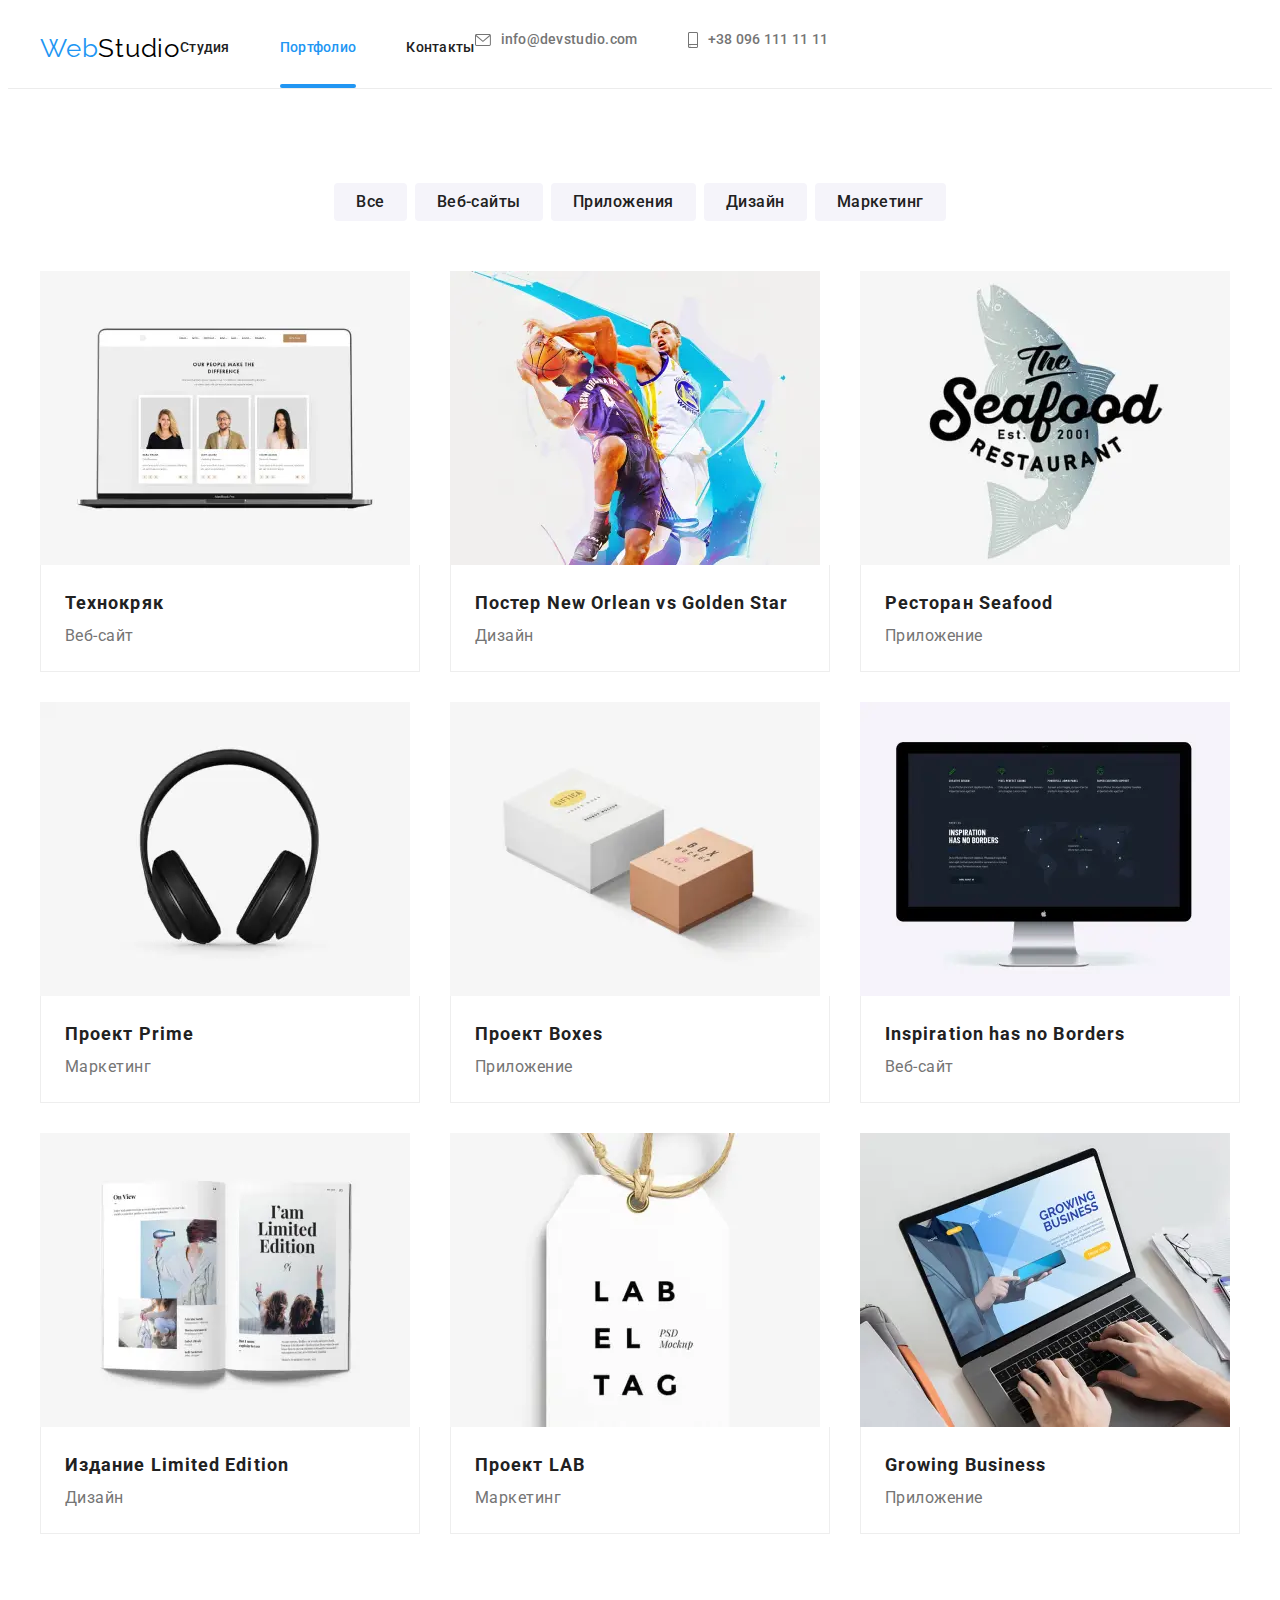
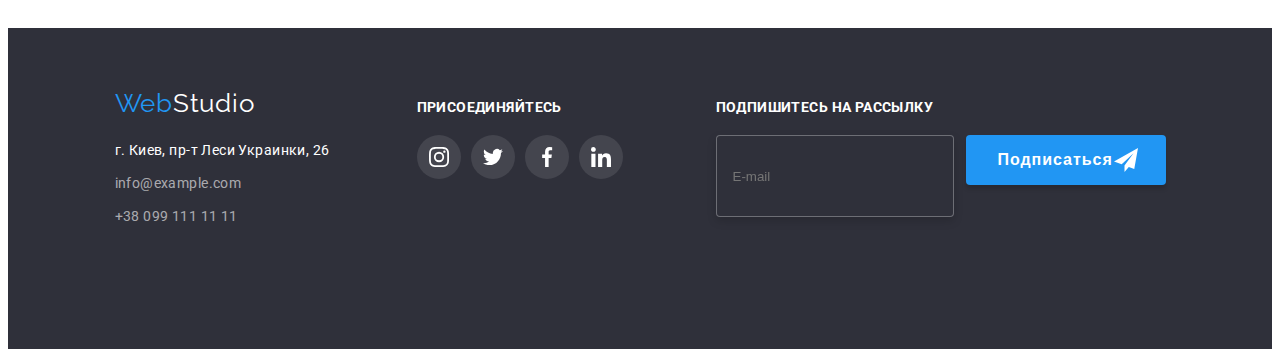
==== portfolio.html @ 95248d7e "Добавляет стили для мобилки и планшета" ====
<!DOCTYPE html>
<html lang="ru">

<head>
    <meta charset="UTF-8">
    <meta name="viewport" content="width=device-width, initial-scale=1.0">
    <title>Portfolio</title>
    <link rel="preconnect" href="https://fonts.gstatic.com">
    <link
        href="https://fonts.googleapis.com/css2?family=Raleway:wght@700&family=Roboto:wght@400;500;700;900&display=swap"
        rel="stylesheet">
    <link rel="stylesheet" href="https://cdnjs.cloudflare.com/ajax/libs/modern-normalize/1.0.0/modern-normalize.min.css"
        integrity="sha512-ISS7cAi1PEhQ8jnbJpJZMd29NlhNj4AWYyLOSp2CE/CsHxTCu+r+t0D2yoJudVrd0/8fTVPUVDzY5Tvli75u/g=="
        crossorigin="anonymous" />
    <link rel="stylesheet" href="./css/portfolio.min.css">
</head>

<body>
    <header class="header">
        <div class="container">
            <nav class="navigation">
                <a class="logo dark" href="./index.html"><span class="logo accent">Web</span>Studio</a>
                <ul class="nav-list">
                    <li class="nav-list-item"><a class="nav-list-link" href="./index.html">Студия</a></li>
                    <li class="nav-list-item"><a class="nav-list-link current" href="./portfolio.html">Портфолио</a></li>
                    <li class="nav-list-item"><a class="nav-list-link" href="">Контакты</a></li>
                </ul>
            </nav>
            <address class="contacts-header">
                <ul class="contacts-header-list">
                    <li class="contacts-header-item">
                        <a class="contacts-header-link" href="mailto:info@devstudio.com">
                            <svg class="contacts-icon" width="16px" height="12px">
                                <use href="./images/symbol-defs.svg#envelope"></use>
                            </svg>
                            info@devstudio.com
                        </a>
                    </li>
                    <li class="contacts-header-item">
                        <a class="contacts-header-link" href="tel:+380961111111">
                            <svg class="contacts-icon" width="10px" height="16px">
                                <use href="./images/symbol-defs.svg#smartphone"></use>
                            </svg>
                            +38 096 111 11 11
                        </a>
                    </li>
                </ul>
            </address>
        </div>
    </header>
    <!-- Основной контент -->
    <main>
        <!-- Навигационные кнопки -->
        <section class="projects">
            <div class="container">
                <ul class="category-list">
                    <li class="category-list-item"><button class="category-btn" type="button">Все</button></li>
                    <li class="category-list-item"><button class="category-btn" type="button">Веб-сайты</button></li>
                    <li class="category-list-item"><button class="category-btn" type="button">Приложения</button></li>
                    <li class="category-list-item"><button class="category-btn" type="button">Дизайн</button></li>
                    <li class="category-list-item"><button class="category-btn" type="button">Маркетинг</button></li>
                </ul>
                <!-- Макеты работ -->
                <h1 class="projects-hidden-title">Макеты работ</h1>
                <ul class="projects-list">
                    <li class="projects-list-item">
                        <a href="" class="projects-links">
                            <div class="projects-img-wrapper">
                                <picture>
                                    <source 
                                        srcset="./images/portfolio/tehnokryak-desktop.webp 1x, ./images/portfolio/tehnokryak-desktop@2x.webp 2x" 
                                        media="(min-width: 1200px)" type="image/webp">
                                    <source srcset="./images/portfolio/tehnokryak-desktop.jpg 1x, ./images/portfolio/tehnokryak-desktop@2x.jpg 2x"
                                        media="(min-width: 1200px)">
                                    <source 
                                        srcset="./images/portfolio/tehnokryak-tablet.webp 1x, ./images/portfolio/tehnokryak-tablet@2x.webp 2x"
                                        media="(min-width: 768px)" type="image/webp">
                                    <source srcset="./images/portfolio/tehnokryak-tablet.jpg 1x, ./images/portfolio/tehnokryak-tablet@2x.jpg 2x"
                                        media="(min-width: 768px)">
                                    <source 
                                        srcset="./images/portfolio/tehnokryak-mobile.webp 1x, ./images/portfolio/tehnokryak-mobile@2x.webp 2x"
                                        media="(min-width: 320px)" type="image/webp">
                                    <source srcset="./images/portfolio/tehnokryak-mobile.jpg 1x, ./images/portfolio/tehnokryak-mobile@2x.jpg 2x"
                                        media="(min-width: 320px)">
                                    <img class="projects-img" src="./images/portfolio/tehnokryak-mobile.jpg" alt="скрин сайта">
                                </picture>
                                <p class="projects-overlay">
                                Технокряк это современная площадка распространения коронавируса.
                                Компании используют эту платформу для цифрового
                                шпионажа и атак на защищённые сервера конкурентов.
                                </p>
                            </div>
                            <div class="projects-content">
                                <h2 class="projects-subtitle">Технокряк</h2>
                                <p class="projects-desc">Веб-сайт</p>
                            </div>
                        </a>
                    </li>
                    <li class="projects-list-item">
                        <a href="" class="projects-links">
                            <div class="projects-img-wrapper">
                                <picture>
                                    <source 
                                        srcset="./images/portfolio/poster-desktop.webp 1x, ./images/portfolio/poster-desktop@2x.webp 2x" 
                                        media="(min-width: 1200px)"  type="image/webp">
                                    <source srcset="./images/portfolio/poster-desktop.jpg 1x, ./images/portfolio/poster-desktop@2x.jpg 2x"
                                        media="(min-width: 1200px)">
                                    <source 
                                        srcset="./images/portfolio/poster-tablet.webp 1x, ./images/portfolio/poster-tablet@2x.webp 2x"
                                        media="(min-width: 768px)" type="image/webp">
                                    <source srcset="./images/portfolio/poster-tablet.jpg 1x, ./images/portfolio/poster-tablet@2x.jpg 2x"
                                        media="(min-width: 768px)">
                                    <source 
                                        srcset="./images/portfolio/poster-mobile.webp 1x, ./images/portfolio/poster-mobile@2x.webp 2x"
                                        media="(min-width: 320px)" type="image/webp">
                                    <source srcset="./images/portfolio/poster-mobile.jpg 1x, ./images/portfolio/poster-mobile@2x.jpg 2x"
                                        media="(min-width: 320px)">
                                    <img class="projects-img" src="./images/portfolio/poster-mobile.jpg" alt="баскетболисты играют">
                                </picture>
                                <p class="projects-overlay">
                                    Технокряк это современная площадка распространения коронавируса.
                                    Компании используют эту платформу для цифрового
                                    шпионажа и атак на защищённые сервера конкурентов.
                                </p>
                            </div>
                            <div class="projects-content">
                                <h2 class="projects-subtitle">Постер New Orlean vs Golden Star</h2>
                                <p class="projects-desc">Дизайн</p>
                            </div>
                        </a>
                    </li>
                    <li class="projects-list-item">
                        <a href="" class="projects-links">
                            <div class="projects-img-wrapper">
                                <picture>
                                    <source 
                                        srcset="./images/portfolio/seafood-desktop.webp 1x, ./images/portfolio/seafood-desktop@2x.webp 2x" 
                                        media="(min-width: 1200px)" type="image/webp">
                                    <source srcset="./images/portfolio/seafood-desktop.jpg 1x, ./images/portfolio/seafood-desktop@2x.jpg 2x"
                                        media="(min-width: 1200px)">
                                    <source 
                                        srcset="./images/portfolio/seafood-tablet.webp 1x, ./images/portfolio/seafood-tablet@2x.webp 2x"
                                        media="(min-width: 768px)" type="image/webp">
                                    <source srcset="./images/portfolio/seafood-tablet.jpg 1x, ./images/portfolio/seafood-tablet@2x.jpg 2x"
                                        media="(min-width: 768px)">
                                    <source 
                                        srcset="./images/portfolio/seafood-mobile.webp 1x, ./images/portfolio/seafood-mobile@2x.webp 2x"
                                        media="(min-width: 320px)" type="image/webp">
                                    <source srcset="./images/portfolio/seafood-mobile.jpg 1x, ./images/portfolio/seafood-mobile@2x.jpg 2x"
                                        media="(min-width: 320px)">
                                    <img class="projects-img" src="./images/portfolio/seafood-mobile.jpg" alt="рыба на лого">
                                </picture>   
                                <p class="projects-overlay">
                                    Технокряк это современная площадка распространения коронавируса.
                                    Компании используют эту платформу для цифрового
                                    шпионажа и атак на защищённые сервера конкурентов.
                                </p>
                            </div>
                            <div class="projects-content">
                                <h2 class="projects-subtitle">Ресторан Seafood</h2>
                                <p class="projects-desc">Приложение</p>
                            </div>
                        </a>
                    </li>
                    <li class="projects-list-item">
                        <a href="" class="projects-links">
                            <div class="projects-img-wrapper">
                                <picture>
                                    <source 
                                        srcset="./images/portfolio/prime-desktop.webp 1x, ./images/portfolio/prime-desktop@2x.webp 2x" 
                                        media="(min-width: 1200px)" type="image/webp">
                                    <source srcset="./images/portfolio/prime-desktop.jpg 1x, ./images/portfolio/prime-desktop@2x.jpg 2x"
                                        media="(min-width: 1200px)">
                                    <source 
                                        srcset="./images/portfolio/prime-tablet.webp 1x, ./images/portfolio/prime-tablet@2x.webp 2x"
                                        media="(min-width: 768px)" type="image/webp">
                                    <source srcset="./images/portfolio/prime-tablet.jpg 1x, ./images/portfolio/prime-tablet@2x.jpg 2x"
                                        media="(min-width: 768px)">
                                    <source 
                                        srcset="./images/portfolio/prime-mobile.webp 1x, ./images/portfolio/prime-mobile@2x.webp 2x"
                                        media="(min-width: 320px)" type="image/webp">
                                    <source srcset="./images/portfolio/prime-mobile.jpg 1x, ./images/portfolio/prime-mobile@2x.jpg 2x"
                                        media="(min-width: 320px)">
                                    <img class="projects-img" src="./images/portfolio/prime-mobile.jpg" alt="наушники">
                                </picture>
                                <p class="projects-overlay">
                                    Технокряк это современная площадка распространения коронавируса.
                                    Компании используют эту платформу для цифрового
                                    шпионажа и атак на защищённые сервера конкурентов.
                                </p>
                            </div>
                            <div class="projects-content">
                                <h2 class="projects-subtitle">Проект Prime</h2>
                                <p class="projects-desc">Маркетинг</p>
                            </div>   
                        </a>
                    </li>
                    <li class="projects-list-item">
                        <a href="" class="projects-links">
                            <div class="projects-img-wrapper">
                                <picture>
                                    <source 
                                        srcset="./images/portfolio/boxes-desktop.webp 1x, ./images/portfolio/boxes-desktop@2x.webp 2x" 
                                        media="(min-width: 1200px)" type="image/webp">
                                    <source srcset="./images/portfolio/boxes-desktop.jpg 1x, ./images/portfolio/boxes-desktop@2x.jpg 2x"
                                        media="(min-width: 1200px)">
                                    <source 
                                        srcset="./images/portfolio/boxes-tablet.webp 1x, ./images/portfolio/boxes-tablet@2x.webp 2x"
                                        media="(min-width: 768px)" type="image/webp">
                                    <source srcset="./images/portfolio/boxes-tablet.jpg 1x, ./images/portfolio/boxes-tablet@2x.jpg 2x"
                                        media="(min-width: 768px)">
                                    <source 
                                        srcset="./images/portfolio/boxes-mobile.webp 1x, ./images/portfolio/boxes-mobile@2x.webp 2x"
                                        media="(min-width: 320px)" type="image/webp">
                                    <source srcset="./images/portfolio/boxes-mobile.jpg 1x, ./images/portfolio/boxes-mobile@2x.jpg 2x"
                                        media="(min-width: 320px)">
                                    <img class="projects-img" src="./images/portfolio/boxes-mobile.jpg" alt="коробки">
                                </picture>
                                <p class="projects-overlay">
                                    Технокряк это современная площадка распространения коронавируса.
                                    Компании используют эту платформу для цифрового
                                    шпионажа и атак на защищённые сервера конкурентов.
                                </p>
                            </div>
                            <div class="projects-content">
                                <h2 class="projects-subtitle">Проект Boxes</h2>
                                <p class="projects-desc">Приложение</p>
                            </div>                        
                        </a>
                    </li>
                    <li class="projects-list-item">
                        <a href="" class="projects-links">
                            <div class="projects-img-wrapper">
                                <picture>
                                    <source 
                                        srcset="./images/portfolio/noborders-desktop.webp 1x, ./images/portfolio/noborders-desktop@2x.webp 2x" 
                                        media="(min-width: 1200px)" type="image/webp">
                                    <source srcset="./images/portfolio/noborders-desktop.jpg 1x, ./images/portfolio/noborders-desktop@2x.jpg 2x"
                                        media="(min-width: 1200px)">
                                    <source 
                                        srcset="./images/portfolio/noborders-tablet.webp 1x, ./images/portfolio/noborders-tablet@2x.webp 2x"
                                        media="(min-width: 768px)" type="image/webp">
                                    <source srcset="./images/portfolio/noborders-tablet.jpg 1x, ./images/portfolio/noborders-tablet@2x.jpg 2x"
                                        media="(min-width: 768px)">
                                    <source 
                                        srcset="./images/portfolio/noborders-mobile.webp 1x, ./images/portfolio/noborders-mobile@2x.webp 2x"
                                        media="(min-width: 320px)" type="image/webp">
                                    <source srcset="./images/portfolio/noborders-mobile.jpg 1x, ./images/portfolio/noborders-mobile@2x.jpg 2x"
                                        media="(min-width: 320px)">
                                    <img class="projects-img" src="./images/portfolio/noborders-mobile.jpg" alt="скрин сайта">
                                </picture>
                                <p class="projects-overlay">
                                    Технокряк это современная площадка распространения коронавируса.
                                    Компании используют эту платформу для цифрового
                                    шпионажа и атак на защищённые сервера конкурентов.
                                </p>
                            </div>
                            <div class="projects-content">
                                <h2 class="projects-subtitle">Inspiration has no Borders</h2>
                                <p class="projects-desc">Веб-сайт</p>
                            </div>                         
                        </a>
                    </li>
                    <li class="projects-list-item">
                        <a href="" class="projects-links">
                            <div class="projects-img-wrapper">
                                <picture>
                                    <source 
                                        srcset="./images/portfolio/edition-desktop.webp 1x, ./images/portfolio/edition-desktop@2x.webp 2x" 
                                        media="(min-width: 1200px)" type="image/webp">
                                    <source srcset="./images/portfolio/edition-desktop.jpg 1x, ./images/portfolio/edition-desktop@2x.jpg 2x"
                                        media="(min-width: 1200px)">
                                    <source 
                                        srcset="./images/portfolio/edition-tablet.webp 1x, ./images/portfolio/edition-tablet@2x.webp 2x"
                                        media="(min-width: 768px)" type="image/webp">
                                    <source srcset="./images/portfolio/edition-tablet.jpg 1x, ./images/portfolio/edition-tablet@2x.jpg 2x"
                                        media="(min-width: 768px)">
                                    <source 
                                        srcset="./images/portfolio/edition-mobile.webp 1x, ./images/portfolio/edition-mobile@2x.webp 2x"
                                        media="(min-width: 320px)" type="image/webp">
                                    <source srcset="./images/portfolio/edition-mobile.jpg 1x, ./images/portfolio/edition-mobile@2x.jpg 2x"
                                        media="(min-width: 320px)">
                                    <img class="projects-img" src="./images/portfolio/edition-mobile.jpg" alt="журнал">
                                </picture>
                                <p class="projects-overlay">
                                    Технокряк это современная площадка распространения коронавируса.
                                    Компании используют эту платформу для цифрового
                                    шпионажа и атак на защищённые сервера конкурентов.
                                </p>
                            </div>
                            <div class="projects-content">
                                <h2 class="projects-subtitle">Издание Limited Edition</h2>
                                <p class="projects-desc">Дизайн</p>
                            </div>
                        </a>
                    </li>
                    <li class="projects-list-item">
                        <a href="" class="projects-links">
                            <div class="projects-img-wrapper">
                                <picture>
                                    <source 
                                        srcset="./images/portfolio/label-desktop.webp 1x, ./images/portfolio/label-desktop@2x.webp 2x" 
                                        media="(min-width: 1200px)" type="image/webp">
                                    <source srcset="./images/portfolio/label-desktop.jpg 1x, ./images/portfolio/label-desktop@2x.jpg 2x"
                                        media="(min-width: 1200px)">
                                    <source 
                                        srcset="./images/portfolio/label-tablet.webp 1x, ./images/portfolio/label-tablet@2x.webp 2x"
                                        media="(min-width: 768px)" type="image/webp">
                                    <source srcset="./images/portfolio/label-tablet.jpg 1x, ./images/portfolio/label-tablet@2x.jpg 2x"
                                        media="(min-width: 768px)">
                                    <source 
                                        srcset="./images/portfolio/label-mobile.webp 1x, ./images/portfolio/label-mobile@2x.webp 2x"
                                        media="(min-width: 320px)" type="image/webp">
                                    <source srcset="./images/portfolio/label-mobile.jpg 1x, ./images/portfolio/label-mobile@2x.jpg 2x"
                                        media="(min-width: 320px)">
                                    <img class="projects-img" src="./images/portfolio/label-mobile.jpg" alt="логотип">
                                </picture>
                                <p class="projects-overlay">
                                    Технокряк это современная площадка распространения коронавируса.
                                    Компании используют эту платформу для цифрового
                                    шпионажа и атак на защищённые сервера конкурентов.
                                </p>
                            </div>
                            <div class="projects-content">
                                <h2 class="projects-subtitle">Проект LAB</h2>
                                <p class="projects-desc">Маркетинг</p>
                            </div>        
                        </a>
                    </li>
                    <li class="projects-list-item"> 
                        <a href="" class="projects-links">
                            <div class="projects-img-wrapper">
                                <picture>
                                    <source  
                                        srcset="./images/portfolio/growing-desktop.webp 1x, ./images/portfolio/growing-desktop@2x.webp 2x" 
                                        media="(min-width: 1200px)" type="image/webp">
                                    <source srcset="./images/portfolio/growing-desktop.jpg 1x, ./images/portfolio/growing-desktop@2x.jpg 2x"
                                        media="(min-width: 1200px)">
                                    <source 
                                        srcset="./images/portfolio/growing-tablet.webp 1x, ./images/portfolio/growing-tablet@2x.webp 2x"
                                        media="(min-width: 768px)" type="image/webp">
                                    <source srcset="./images/portfolio/growing-tablet.jpg 1x, ./images/portfolio/growing-tablet@2x.jpg 2x"
                                        media="(min-width: 768px)">
                                    <source 
                                        srcset="./images/portfolio/growing-mobile.webp 1x, ./images/portfolio/growing-mobile@2x.webp 2x"
                                        media="(min-width: 320px)" type="image/webp">
                                    <source srcset="./images/portfolio/growing-mobile.jpg 1x, ./images/portfolio/growing-mobile@2x.jpg 2x"
                                        media="(min-width: 320px)">
                                    <img class="projects-img" src="./images/portfolio/growing-mobile.jpg" alt="ноутбук">
                                </picture>
                                <p class="projects-overlay">
                                    Технокряк это современная площадка распространения коронавируса.
                                    Компании используют эту платформу для цифрового
                                    шпионажа и атак на защищённые сервера конкурентов.
                                </p>
                            </div>
                            <div class="projects-content">
                                <h2 class="projects-subtitle">Growing Business</h2>
                                <p class="projects-desc">Приложение</p>
                            </div>           
                        </a>
                    </li>
                </ul>
            </div> 
        </section>
    </main>
    <!-- Адрес веб-студии -->
    <footer class="footer">
        <div class="container">
            <div class="footer-left">
                <a class="logo light" href="./index.html"><span class="logo accent">Web</span>Studio</a>
                <address class="contacts-footer">
                    <ul class="contacts-footer-list">
                        <li class="contacts-footer-item">
                            <a class="contacts-footer-link map" href="https://goo.gl/maps/m5zviZtf3Ci7FRoG7"
                                target="_blank">г. Киев,
                                пр-т Леси Украинки, 26</a>
                        </li>
                        <li class="contacts-footer-item">
                            <a class="contacts-footer-link" href="mailto:info@example.com">info@example.com</a>
                        </li>
                        <li class="contacts-footer-item">
                            <a class="contacts-footer-link" href="tel:+380991111111">+38 099 111 11 11</a>
                        </li>
                    </ul>
                </address>
            </div>
            <div class="footer-center">
                <b class="footer-appeal">присоединяйтесь</b>
                <ul class="footer-social-list">
                    <li class="footer-social-item">
                        <a class="footer-social-link" href="">
                            <svg class="social-icon">
                                <use href="./images/symbol-defs.svg#instagram"></use>
                            </svg>
                        </a>
                    </li>
                    <li class="footer-social-item">
                        <a class="footer-social-link" href="">
                            <svg class="social-icon">
                                <use href="./images/symbol-defs.svg#twitter"></use>
                            </svg>
                        </a>
                    </li>
                    <li class="footer-social-item">
                        <a class="footer-social-link" href="">
                            <svg class="social-icon">
                                <use href="./images/symbol-defs.svg#facebook"></use>
                            </svg>
                        </a>
                    </li>
                    <li class="footer-social-item">
                        <a class="footer-social-link" href="">
                            <svg class="social-icon">
                                <use href="./images/symbol-defs.svg#linkedin"></use>
                            </svg>
                        </a>
                    </li>
                </ul>
            </div>
            <div class="footer-right">
                <b class="footer-appeal">Подпишитесь на рассылку</b>
                <form class="footer-form">
                    <input class="footer-form-input" type="email" name="email" placeholder="E-mail">
                    <button class="footer-form-btn btns" type="submit">Подписаться</button>
                </form>
            </div>
        </div>
    </footer>
    <script src="./js/menu.js"></script>
</body>

</html>
---- css/portfolio.min.css ----
:root{--primary-font: "Roboto", sans-serif;--accent-font: "Raleway", sans-serif;--primary-text-color: #212121;--secondary-text-color: #757575;--accent-text-color: #2196f3}body{font-family:var(--primary-font);color:var(--primary-text-color)}h1,h2,h3,h3,h5,h6,p{margin:0px;padding:0px}ul{list-style:none;margin:0px;padding:0px}a{text-decoration:none}img{display:block;max-width:100%;height:auto}.container{max-width:100%;padding-left:15px;padding-right:15px}@media screen and (min-width: 480px){.container{max-width:480px;margin-left:auto;margin-right:auto}}@media screen and (min-width: 768px){.container{max-width:768px}}@media screen and (min-width: 1200px){.container{max-width:1200px}}.btns{display:inline-block;min-width:200px;border:none;border-radius:4px;padding:10px 32px;box-shadow:0px 4px 4px rgba(0,0,0,0.15);cursor:pointer;font-weight:700;font-size:16px;line-height:1.88;letter-spacing:0.06em;color:#ffffff;background-color:var(--accent-text-color)}.social-icon{width:20px;height:20px;fill:currentColor}.benefits-hidden-title,.projects-hidden-title{position:absolute;width:1px;height:1px;margin:-1px;border:0;padding:0;white-space:nowrap;clip-path:inset(100%);clip:rect(0 0 0 0);overflow:hidden}.header{position:relative;border-bottom:1px solid #ececec}.navigation{display:flex;align-items:center;justify-content:space-between;min-height:60px}.menu-button{display:inline-flex;padding:0;border:none;background-color:transparent}@media screen and (min-width: 768px){.menu-button{display:none}}.menu-button .icon-close{display:none}.menu-button.is-open .icon-close{display:block}.menu-button.is-open .icon-menu{display:none}@media screen and (max-width: 767px){.mobile-menu{padding-top:60px;padding-bottom:60px;text-align:center;background-color:#ffffff;box-shadow:0px 4px 8px rgba(0,0,0,0.04),0px 2px 4px rgba(0,0,0,0.08),0px 1px 3px rgba(0,0,0,0.16);display:none;position:absolute;top:100%;left:0;width:100%}.mobile-menu.is-open{display:block}.nav-list{padding-bottom:60px}.nav-list-item:not(:last-child){margin-bottom:40px}}.nav-list,.contacts-header-list{font-weight:500;font-size:18px;line-height:1.167;letter-spacing:0.02em}.nav-list-link{position:relative;display:block;padding-bottom:12px;color:var(--primary-text-color);transition:color 250ms cubic-bezier(0.4, 0, 0.2, 1)}.nav-list-link:hover,.nav-list-link:focus{color:var(--accent-text-color)}.contacts-header-item:first-child{margin-bottom:16px}.contacts-header-link{font-style:normal;display:inline-block;color:var(--secondary-text-color);transition:color 250ms cubic-bezier(0.4, 0, 0.2, 1)}.contacts-header-link:hover,.contacts-header-link:focus{color:var(--accent-text-color)}.contacts-icon{fill:currentColor;margin-right:10px}.current{color:var(--accent-text-color);display:inline-block}.current::after{content:"";display:block;position:absolute;bottom:0;width:100%;height:4px;border-radius:2px;background-color:var(--accent-text-color)}@media screen and (min-width: 768px){.mobile-menu{display:flex}.nav-list{display:flex;align-items:center}.nav-list-item:not(:last-child){margin-right:50px}.nav-list-link{padding-top:32px;padding-bottom:32px}}@media screen and (min-width: 1200px){.header .container{display:flex;align-items:center}.navigation{display:flex;align-items:center}.nav-list-item:not(:last-child),.contacts-header-item:not(:last-child){margin-right:50px}.nav-list,.contacts-header-list{display:flex;font-size:14px;line-height:1.14}.contacts-header-link{display:flex;align-items:center}}.logo{font-family:var(--accent-font);font-size:24px;line-height:1.167;letter-spacing:0.03em}.logo.accent{color:var(--accent-text-color)}.logo.dark{color:#000000}.logo.light{color:#ffffff}@media screen and (min-width: 1200px){.logo{font-size:26px;line-height:1.19}}.footer{background-color:#2f303a;padding-top:60px;padding-bottom:60px}.footer-left{text-align:center;padding-bottom:60px}.logo.light{display:block;margin-bottom:20px}.contacts-footer-item:not(:last-child){margin-bottom:8px}.contacts-footer-link{color:rgba(255,255,255,0.6);font-style:normal;font-weight:400;font-size:14px;line-height:1.714;letter-spacing:0.03em}.contacts-footer-link.map{color:#ffffff}.footer-center{text-align:center;padding-bottom:60px}.footer-appeal{display:inline-block;margin-bottom:20px;font-size:14px;line-height:1.143;letter-spacing:0.03em;text-transform:uppercase;color:#ffffff}.footer-social-list{display:flex;justify-content:center}.footer-social-item:not(:last-child){margin-right:10px}.footer-social-link{display:flex;justify-content:center;align-items:center;width:44px;height:44px;border-radius:50%;background-color:rgba(255,255,255,0.1);color:#ffffff;transition:background-color 250ms cubic-bezier(0.4, 0, 0.2, 1)}.footer-social-link:hover,.footer-social-link:focus{background-color:var(--accent-text-color)}.footer-right{width:450px;text-align:center}.footer-form-input{width:100%;height:50px;margin-bottom:20px;padding:15px 16px;border:1px solid rgba(255,255,255,0.3);filter:drop-shadow(0px 4px 4px rgba(0,0,0,0.15));border-radius:4px;background-color:#2f303a;color:#ffffff}.footer-form-btn{position:relative;width:200px;height:50px;text-align:left}.footer-form-btn::after{content:"";display:block;position:absolute;right:28px;top:50%;transform:translateY(-50%);width:24px;height:24px;background-image:url(../images/icon-send.svg);fill:#ffffff}@media screen and (min-width: 768px){.footer .container{display:flex;flex-wrap:wrap;align-items:baseline;justify-content:center}.footer-left{width:232px;margin-right:165px}}@media screen and (min-width: 1200px){.footer-left{margin-right:70px;text-align:left}.contacts-footer-item:not(:last-child){margin-bottom:9px}.footer-center{text-align:left;margin-right:93px}.footer-right{text-align:left}.footer-form{display:flex}.footer-form-input{margin-right:12px}}.projects .container{padding-top:60px;padding-bottom:60px}.category-list{display:flex;flex-wrap:wrap;margin-bottom:40px}.category-list-item:not(:last-child){margin-right:8px}@media screen and (max-width: 767px){.projects-list-item{margin-bottom:30px}.category-list-item:nth-last-child(-n+2){margin-top:15px}}.category-btn{min-height:38px;padding:6px 22px;border:0px solid transparent;border-radius:4px;font-family:var(--primary-font);font-weight:500;font-size:16px;line-height:1.63;text-align:center;letter-spacing:0.03em;cursor:pointer;color:var(--primary-text-color);background-color:#f5f4fa;transition:color 250ms cubic-bezier(0.4, 0, 0.2, 1),background-color 250ms cubic-bezier(0.4, 0, 0.2, 1),box-shadow 250ms cubic-bezier(0.4, 0, 0.2, 1)}.category-btn:hover,.category-btn:focus{color:#ffffff;background-color:var(--accent-text-color);box-shadow:0px 4px 4px rgba(0,0,0,0.25)}.projects-links{display:block;transition:box-shadow 250ms cubic-bezier(0.4, 0, 0.2, 1)}.projects-links:hover,.projects-links:focus{box-shadow:0px 1px 1px rgba(0,0,0,0.12),0px 4px 4px rgba(0,0,0,0.06),1px 4px 6px rgba(0,0,0,0.16)}.projects-img-wrapper{position:relative;overflow:hidden}.projects-overlay{position:absolute;top:0;left:0;width:100%;height:100%;padding:63px 24px;font-weight:400;font-size:18px;line-height:1.556;letter-spacing:0.03em;color:#ffffff;background-color:rgba(33,150,243,0.9);transform:translateY(100%);transition:transform 250ms cubic-bezier(0.4, 0, 0.2, 1)}.projects-links:hover .projects-overlay,.projects-links:focus .projects-overlay{transform:translateY(0)}.projects-content{padding:20px 24px;border-left:1px solid #eeeeee;border-right:1px solid #eeeeee;border-bottom:1px solid #eeeeee}.projects-subtitle{font-weight:700;font-size:18px;line-height:2;letter-spacing:0.06em;color:var(--primary-text-color)}.projects-desc{font-weight:400;font-size:16px;line-height:1.875;letter-spacing:0.03em;color:var(--secondary-text-color)}@media screen and (min-width: 768px){.category-list{justify-content:center;margin-bottom:30px}.projects-list{display:flex;flex-wrap:wrap;margin:-15px}.projects-list-item{margin:15px;width:calc((100% - 4 * 15px) / 2)}}@media screen and (max-width: 1199px){.projects-list-item:first-child .projects-content{padding-bottom:56px}}@media screen and (min-width: 1200px){.projects .container{padding-top:94px;padding-bottom:94px}.category-list{margin-bottom:50px}.projects-list-item{width:calc((100% - 6 * 15px) / 3)}}
/*# sourceMappingURL=portfolio.min.css.map */
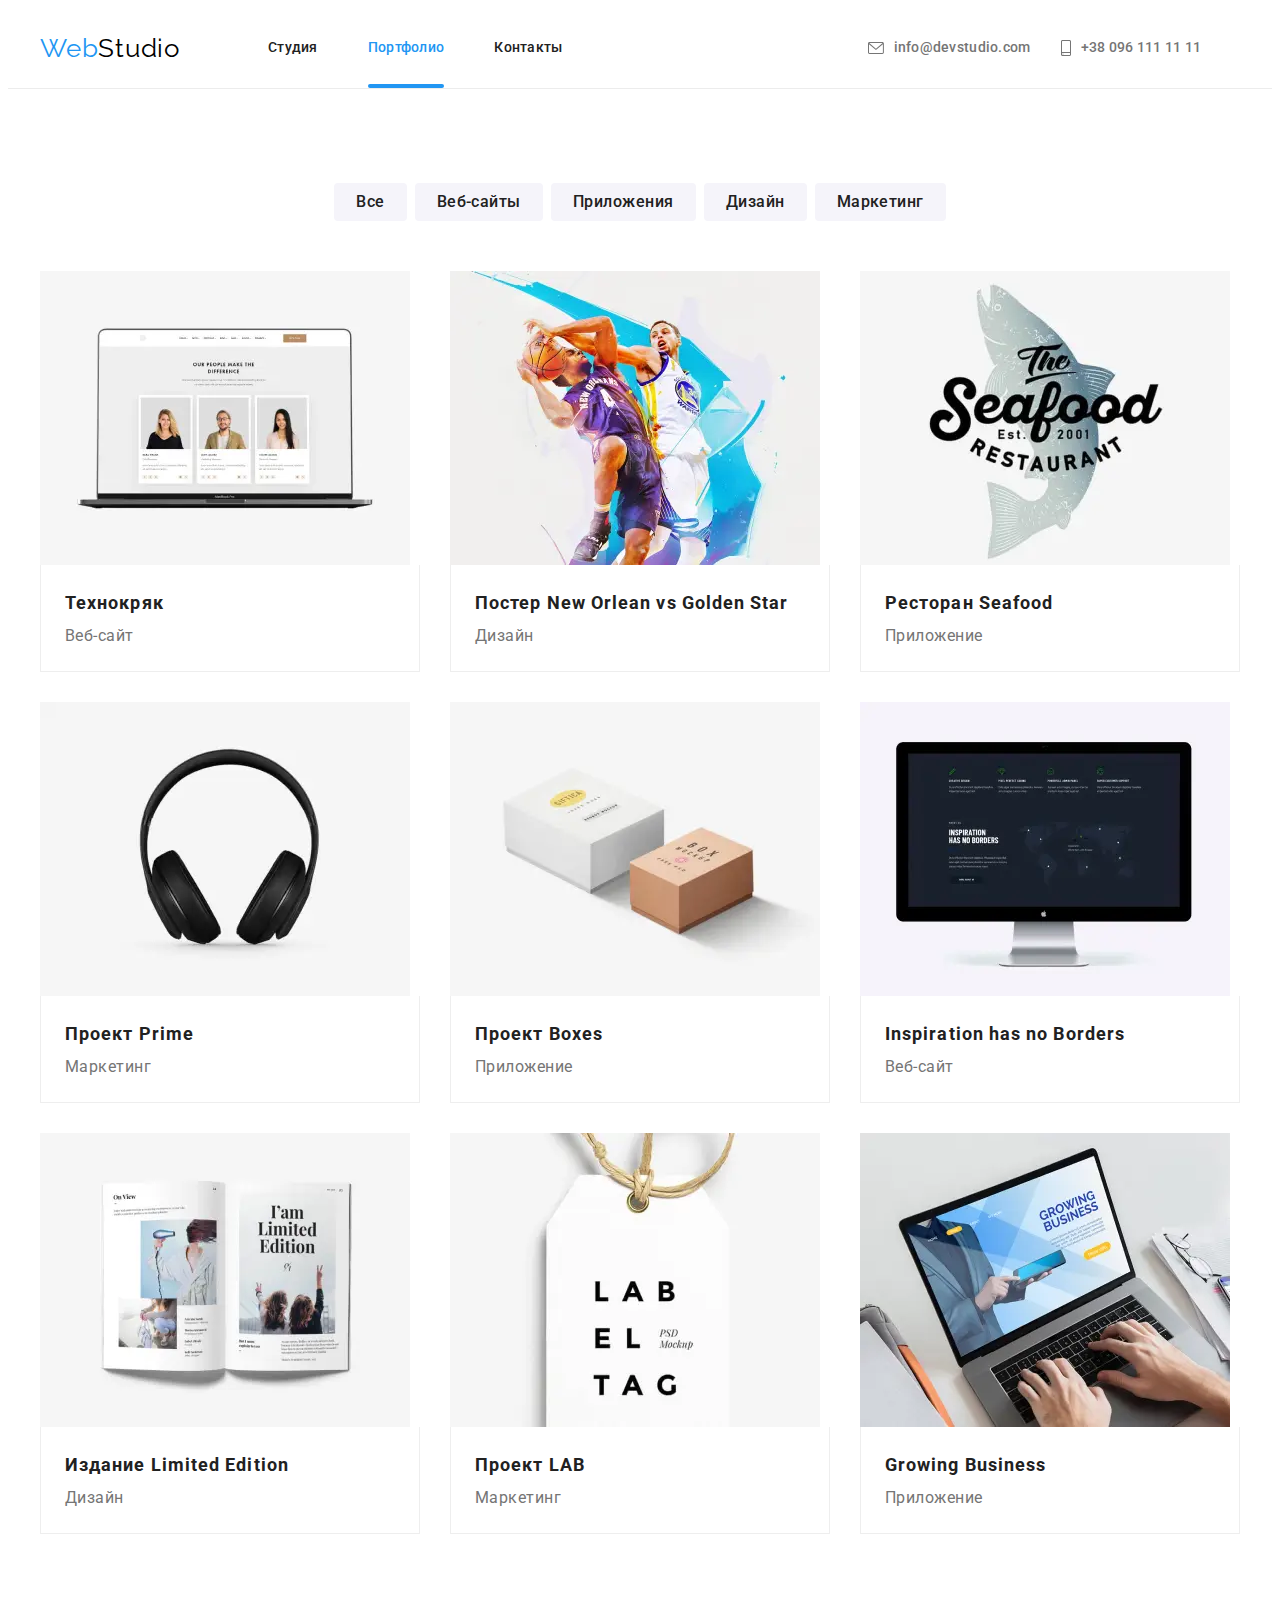
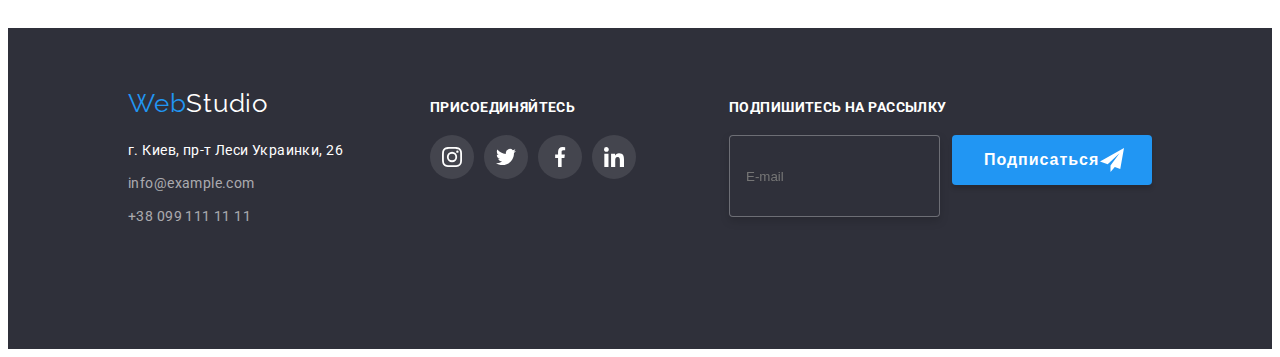
==== commit f7656f6a: "стили в хеддер оновило" ====
--- a/portfolio.html
+++ b/portfolio.html
@@ -20,32 +20,37 @@
         <div class="container">
             <nav class="navigation">
                 <a class="logo dark" href="./index.html"><span class="logo accent">Web</span>Studio</a>
-                <ul class="nav-list">
-                    <li class="nav-list-item"><a class="nav-list-link" href="./index.html">Студия</a></li>
-                    <li class="nav-list-item"><a class="nav-list-link current" href="./portfolio.html">Портфолио</a></li>
-                    <li class="nav-list-item"><a class="nav-list-link" href="">Контакты</a></li>
-                </ul>
-            </nav>
-            <address class="contacts-header">
-                <ul class="contacts-header-list">
-                    <li class="contacts-header-item">
+                <button type="button" class="menu-button is-open" aria-expanded="false" aria-controls="mobile-menu"
+                    data-menu-button>
+                    <svg width="40" height="40" aria-label="Переключатель мобильного меню">
+                        <use class="icon-close" href="./images/mobile-sprite.svg#close"></use>
+                        <use class="icon-menu" href="./images/mobile-sprite.svg#menu"></use>
+                    </svg>
+                </button>
+                <div class="mobile-menu is-open" id="mobile-menu" data-menu>
+                    <ul class="nav-list">
+                        <li class="nav-list-item"><a class="nav-list-link" href="./index.html">Студия</a></li>
+                        <li class="nav-list-item"><a class="nav-list-link current" href="./portfolio.html">Портфолио</a></li>
+                        <li class="nav-list-item"><a class="nav-list-link" href="">Контакты</a></li>
+                    </ul>
+                    <address class="contacts-header">
+                        <!-- <ul class="contacts-header-list">
+                                <li class="contacts-header-item"> -->
                         <a class="contacts-header-link" href="mailto:info@devstudio.com">
                             <svg class="contacts-icon" width="16px" height="12px">
                                 <use href="./images/symbol-defs.svg#envelope"></use>
-                            </svg>
-                            info@devstudio.com
-                        </a>
-                    </li>
-                    <li class="contacts-header-item">
+                            </svg>info@devstudio.com</a>
+                        <!-- </li>
+                                <li class="contacts-header-item"> -->
                         <a class="contacts-header-link" href="tel:+380961111111">
                             <svg class="contacts-icon" width="10px" height="16px">
                                 <use href="./images/symbol-defs.svg#smartphone"></use>
-                            </svg>
-                            +38 096 111 11 11
-                        </a>
-                    </li>
-                </ul>
-            </address>
+                            </svg>+38 096 111 11 11</a>
+                        <!-- </li>
+                            </ul> -->
+                    </address>
+                </div>
+            </nav>
         </div>
     </header>
     <!-- Основной контент -->
--- a/css/portfolio.min.css
+++ b/css/portfolio.min.css
@@ -1,2 +1,2 @@
-:root{--primary-font: "Roboto", sans-serif;--accent-font: "Raleway", sans-serif;--primary-text-color: #212121;--secondary-text-color: #757575;--accent-text-color: #2196f3}body{font-family:var(--primary-font);color:var(--primary-text-color)}h1,h2,h3,h3,h5,h6,p{margin:0px;padding:0px}ul{list-style:none;margin:0px;padding:0px}a{text-decoration:none}img{display:block;max-width:100%;height:auto}.container{max-width:100%;padding-left:15px;padding-right:15px}@media screen and (min-width: 480px){.container{max-width:480px;margin-left:auto;margin-right:auto}}@media screen and (min-width: 768px){.container{max-width:768px}}@media screen and (min-width: 1200px){.container{max-width:1200px}}.btns{display:inline-block;min-width:200px;border:none;border-radius:4px;padding:10px 32px;box-shadow:0px 4px 4px rgba(0,0,0,0.15);cursor:pointer;font-weight:700;font-size:16px;line-height:1.88;letter-spacing:0.06em;color:#ffffff;background-color:var(--accent-text-color)}.social-icon{width:20px;height:20px;fill:currentColor}.benefits-hidden-title,.projects-hidden-title{position:absolute;width:1px;height:1px;margin:-1px;border:0;padding:0;white-space:nowrap;clip-path:inset(100%);clip:rect(0 0 0 0);overflow:hidden}.header{position:relative;border-bottom:1px solid #ececec}.navigation{display:flex;align-items:center;justify-content:space-between;min-height:60px}.menu-button{display:inline-flex;padding:0;border:none;background-color:transparent}@media screen and (min-width: 768px){.menu-button{display:none}}.menu-button .icon-close{display:none}.menu-button.is-open .icon-close{display:block}.menu-button.is-open .icon-menu{display:none}@media screen and (max-width: 767px){.mobile-menu{padding-top:60px;padding-bottom:60px;text-align:center;background-color:#ffffff;box-shadow:0px 4px 8px rgba(0,0,0,0.04),0px 2px 4px rgba(0,0,0,0.08),0px 1px 3px rgba(0,0,0,0.16);display:none;position:absolute;top:100%;left:0;width:100%}.mobile-menu.is-open{display:block}.nav-list{padding-bottom:60px}.nav-list-item:not(:last-child){margin-bottom:40px}}.nav-list,.contacts-header-list{font-weight:500;font-size:18px;line-height:1.167;letter-spacing:0.02em}.nav-list-link{position:relative;display:block;padding-bottom:12px;color:var(--primary-text-color);transition:color 250ms cubic-bezier(0.4, 0, 0.2, 1)}.nav-list-link:hover,.nav-list-link:focus{color:var(--accent-text-color)}.contacts-header-item:first-child{margin-bottom:16px}.contacts-header-link{font-style:normal;display:inline-block;color:var(--secondary-text-color);transition:color 250ms cubic-bezier(0.4, 0, 0.2, 1)}.contacts-header-link:hover,.contacts-header-link:focus{color:var(--accent-text-color)}.contacts-icon{fill:currentColor;margin-right:10px}.current{color:var(--accent-text-color);display:inline-block}.current::after{content:"";display:block;position:absolute;bottom:0;width:100%;height:4px;border-radius:2px;background-color:var(--accent-text-color)}@media screen and (min-width: 768px){.mobile-menu{display:flex}.nav-list{display:flex;align-items:center}.nav-list-item:not(:last-child){margin-right:50px}.nav-list-link{padding-top:32px;padding-bottom:32px}}@media screen and (min-width: 1200px){.header .container{display:flex;align-items:center}.navigation{display:flex;align-items:center}.nav-list-item:not(:last-child),.contacts-header-item:not(:last-child){margin-right:50px}.nav-list,.contacts-header-list{display:flex;font-size:14px;line-height:1.14}.contacts-header-link{display:flex;align-items:center}}.logo{font-family:var(--accent-font);font-size:24px;line-height:1.167;letter-spacing:0.03em}.logo.accent{color:var(--accent-text-color)}.logo.dark{color:#000000}.logo.light{color:#ffffff}@media screen and (min-width: 1200px){.logo{font-size:26px;line-height:1.19}}.footer{background-color:#2f303a;padding-top:60px;padding-bottom:60px}.footer-left{text-align:center;padding-bottom:60px}.logo.light{display:block;margin-bottom:20px}.contacts-footer-item:not(:last-child){margin-bottom:8px}.contacts-footer-link{color:rgba(255,255,255,0.6);font-style:normal;font-weight:400;font-size:14px;line-height:1.714;letter-spacing:0.03em}.contacts-footer-link.map{color:#ffffff}.footer-center{text-align:center;padding-bottom:60px}.footer-appeal{display:inline-block;margin-bottom:20px;font-size:14px;line-height:1.143;letter-spacing:0.03em;text-transform:uppercase;color:#ffffff}.footer-social-list{display:flex;justify-content:center}.footer-social-item:not(:last-child){margin-right:10px}.footer-social-link{display:flex;justify-content:center;align-items:center;width:44px;height:44px;border-radius:50%;background-color:rgba(255,255,255,0.1);color:#ffffff;transition:background-color 250ms cubic-bezier(0.4, 0, 0.2, 1)}.footer-social-link:hover,.footer-social-link:focus{background-color:var(--accent-text-color)}.footer-right{width:450px;text-align:center}.footer-form-input{width:100%;height:50px;margin-bottom:20px;padding:15px 16px;border:1px solid rgba(255,255,255,0.3);filter:drop-shadow(0px 4px 4px rgba(0,0,0,0.15));border-radius:4px;background-color:#2f303a;color:#ffffff}.footer-form-btn{position:relative;width:200px;height:50px;text-align:left}.footer-form-btn::after{content:"";display:block;position:absolute;right:28px;top:50%;transform:translateY(-50%);width:24px;height:24px;background-image:url(../images/icon-send.svg);fill:#ffffff}@media screen and (min-width: 768px){.footer .container{display:flex;flex-wrap:wrap;align-items:baseline;justify-content:center}.footer-left{width:232px;margin-right:165px}}@media screen and (min-width: 1200px){.footer-left{margin-right:70px;text-align:left}.contacts-footer-item:not(:last-child){margin-bottom:9px}.footer-center{text-align:left;margin-right:93px}.footer-right{text-align:left}.footer-form{display:flex}.footer-form-input{margin-right:12px}}.projects .container{padding-top:60px;padding-bottom:60px}.category-list{display:flex;flex-wrap:wrap;margin-bottom:40px}.category-list-item:not(:last-child){margin-right:8px}@media screen and (max-width: 767px){.projects-list-item{margin-bottom:30px}.category-list-item:nth-last-child(-n+2){margin-top:15px}}.category-btn{min-height:38px;padding:6px 22px;border:0px solid transparent;border-radius:4px;font-family:var(--primary-font);font-weight:500;font-size:16px;line-height:1.63;text-align:center;letter-spacing:0.03em;cursor:pointer;color:var(--primary-text-color);background-color:#f5f4fa;transition:color 250ms cubic-bezier(0.4, 0, 0.2, 1),background-color 250ms cubic-bezier(0.4, 0, 0.2, 1),box-shadow 250ms cubic-bezier(0.4, 0, 0.2, 1)}.category-btn:hover,.category-btn:focus{color:#ffffff;background-color:var(--accent-text-color);box-shadow:0px 4px 4px rgba(0,0,0,0.25)}.projects-links{display:block;transition:box-shadow 250ms cubic-bezier(0.4, 0, 0.2, 1)}.projects-links:hover,.projects-links:focus{box-shadow:0px 1px 1px rgba(0,0,0,0.12),0px 4px 4px rgba(0,0,0,0.06),1px 4px 6px rgba(0,0,0,0.16)}.projects-img-wrapper{position:relative;overflow:hidden}.projects-overlay{position:absolute;top:0;left:0;width:100%;height:100%;padding:63px 24px;font-weight:400;font-size:18px;line-height:1.556;letter-spacing:0.03em;color:#ffffff;background-color:rgba(33,150,243,0.9);transform:translateY(100%);transition:transform 250ms cubic-bezier(0.4, 0, 0.2, 1)}.projects-links:hover .projects-overlay,.projects-links:focus .projects-overlay{transform:translateY(0)}.projects-content{padding:20px 24px;border-left:1px solid #eeeeee;border-right:1px solid #eeeeee;border-bottom:1px solid #eeeeee}.projects-subtitle{font-weight:700;font-size:18px;line-height:2;letter-spacing:0.06em;color:var(--primary-text-color)}.projects-desc{font-weight:400;font-size:16px;line-height:1.875;letter-spacing:0.03em;color:var(--secondary-text-color)}@media screen and (min-width: 768px){.category-list{justify-content:center;margin-bottom:30px}.projects-list{display:flex;flex-wrap:wrap;margin:-15px}.projects-list-item{margin:15px;width:calc((100% - 4 * 15px) / 2)}}@media screen and (max-width: 1199px){.projects-list-item:first-child .projects-content{padding-bottom:56px}}@media screen and (min-width: 1200px){.projects .container{padding-top:94px;padding-bottom:94px}.category-list{margin-bottom:50px}.projects-list-item{width:calc((100% - 6 * 15px) / 3)}}
+:root{--primary-font: "Roboto", sans-serif;--accent-font: "Raleway", sans-serif;--primary-text-color: #212121;--secondary-text-color: #757575;--accent-text-color: #2196f3}body{font-family:var(--primary-font);color:var(--primary-text-color)}h1,h2,h3,h3,h5,h6,p{margin:0px;padding:0px}ul{list-style:none;margin:0px;padding:0px}a{text-decoration:none}img{display:block;max-width:100%;height:auto}.container{width:100%;padding-left:15px;padding-right:15px}@media screen and (min-width: 480px){.container{max-width:480px;margin-left:auto;margin-right:auto}}@media screen and (min-width: 768px){.container{max-width:768px}}@media screen and (min-width: 1200px){.container{max-width:1200px}}.btns{display:inline-block;min-width:200px;border:none;border-radius:4px;padding:10px 32px;box-shadow:0px 4px 4px rgba(0,0,0,0.15);cursor:pointer;font-weight:700;font-size:16px;line-height:1.88;letter-spacing:0.06em;color:#ffffff;background-color:var(--accent-text-color)}.social-icon{width:20px;height:20px;fill:currentColor}.benefits-hidden-title,.projects-hidden-title{position:absolute;width:1px;height:1px;margin:-1px;border:0;padding:0;white-space:nowrap;clip-path:inset(100%);clip:rect(0 0 0 0);overflow:hidden}.header{position:relative;border-bottom:1px solid #ececec}.navigation{display:flex;align-items:center;min-height:60px}.menu-button{display:inline-flex;padding:0;border:none;background-color:transparent}.menu-button .icon-close{display:none}@media screen and (min-width: 768px){.menu-button{display:none}}.menu-button.is-open .icon-close{display:block}.menu-button.is-open .icon-menu{display:none}@media screen and (max-width: 767px){.navigation{justify-content:space-between}.mobile-menu{padding-top:60px;padding-bottom:60px;text-align:center;background-color:#ffffff;box-shadow:0px 4px 8px rgba(0,0,0,0.04),0px 2px 4px rgba(0,0,0,0.08),0px 1px 3px rgba(0,0,0,0.16);display:none;position:absolute;z-index:1;top:100%;left:0;width:100%}.mobile-menu.is-open{display:block}.nav-list{padding-bottom:60px}.nav-list-item:not(:last-child){margin-bottom:40px}}.nav-list,.contacts-header{font-weight:500;font-size:18px;line-height:1.167;letter-spacing:0.02em}.nav-list-link{position:relative;display:block;padding-bottom:12px;color:var(--primary-text-color);transition:color 250ms cubic-bezier(0.4, 0, 0.2, 1)}.nav-list-link:hover,.nav-list-link:focus{color:var(--accent-text-color)}.contacts-header-link{font-style:normal;display:flex;align-items:center;justify-content:center;color:var(--secondary-text-color);transition:color 250ms cubic-bezier(0.4, 0, 0.2, 1)}.contacts-header-link:hover,.contacts-header-link:focus{color:var(--accent-text-color)}.contacts-header-link:first-child{margin-bottom:16px}.contacts-icon{fill:currentColor;margin-right:10px}.current{color:var(--accent-text-color);display:inline-block}.current::after{content:"";display:block;position:absolute;bottom:0;width:100%;height:4px;border-radius:2px;background-color:var(--accent-text-color)}@media screen and (min-width: 768px){.mobile-menu{display:flex;justify-content:space-between}.logo.dark{margin-right:88px}.nav-list{display:flex;align-items:center;font-size:14px;line-height:1.14}.contacts-header{display:flex;align-items:center;flex-wrap:wrap;align-content:center;font-size:12px;line-height:1.167}.contacts-header-link:first-child{margin-bottom:10px}.nav-list{margin-right:84px}.nav-list-item:not(:last-child){margin-right:50px}.nav-list-link{padding-top:32px;padding-bottom:32px}}@media screen and (min-width: 1200px){.nav-list{margin-right:305px}.contacts-header{font-size:14px;line-height:1.14}.contacts-header-link:first-child{margin-bottom:0px;margin-right:30px}}.logo{font-family:var(--accent-font);font-size:24px;line-height:1.167;letter-spacing:0.03em}.logo.accent{color:var(--accent-text-color)}.logo.dark{color:#000000}.logo.light{color:#ffffff}@media screen and (min-width: 1200px){.logo{font-size:26px;line-height:1.19}}.footer{background-color:#2f303a;padding-top:60px;padding-bottom:60px}.footer-left{text-align:center;padding-bottom:60px}.logo.light{display:block;margin-bottom:20px}.contacts-footer-item:not(:last-child){margin-bottom:8px}.contacts-footer-link{color:rgba(255,255,255,0.6);font-style:normal;font-weight:400;font-size:14px;line-height:1.714;letter-spacing:0.03em}.contacts-footer-link.map{color:#ffffff}.footer-center{text-align:center;padding-bottom:60px}.footer-appeal{display:inline-block;margin-bottom:20px;font-size:14px;line-height:1.143;letter-spacing:0.03em;text-transform:uppercase;color:#ffffff}.footer-social-list{display:flex;justify-content:center}.footer-social-item:not(:last-child){margin-right:10px}.footer-social-link{display:flex;justify-content:center;align-items:center;width:44px;height:44px;border-radius:50%;background-color:rgba(255,255,255,0.1);color:#ffffff;transition:background-color 250ms cubic-bezier(0.4, 0, 0.2, 1)}.footer-social-link:hover,.footer-social-link:focus{background-color:var(--accent-text-color)}.footer-right{text-align:center}.footer-form-input{width:100%;height:50px;margin-bottom:20px;padding:15px 16px;border:1px solid rgba(255,255,255,0.3);filter:drop-shadow(0px 4px 4px rgba(0,0,0,0.15));border-radius:4px;background-color:#2f303a;color:#ffffff}.footer-form-btn{position:relative;width:200px;height:50px;text-align:left}.footer-form-btn::after{content:"";display:block;position:absolute;right:28px;top:50%;transform:translateY(-50%);width:24px;height:24px;background-image:url(../images/icon-send.svg);fill:#ffffff}@media screen and (min-width: 768px){.footer .container{display:flex;flex-wrap:wrap;align-items:baseline;justify-content:center}.footer-left{width:232px;margin-right:165px}}@media screen and (min-width: 1200px){.footer-left{margin-right:70px;text-align:left}.contacts-footer-item:not(:last-child){margin-bottom:9px}.footer-center{text-align:left;margin-right:93px}.footer-right{text-align:left}.footer-form{display:flex}.footer-form-input{margin-right:12px}}.projects .container{padding-top:60px;padding-bottom:60px}.category-list{display:flex;flex-wrap:wrap;margin-bottom:40px}.category-list-item:not(:last-child){margin-right:8px}@media screen and (max-width: 767px){.projects-list-item{margin-bottom:30px}.category-list-item:nth-last-child(-n+2){margin-top:15px}}.category-btn{min-height:38px;padding:6px 22px;border:0px solid transparent;border-radius:4px;font-family:var(--primary-font);font-weight:500;font-size:16px;line-height:1.63;text-align:center;letter-spacing:0.03em;cursor:pointer;color:var(--primary-text-color);background-color:#f5f4fa;transition:color 250ms cubic-bezier(0.4, 0, 0.2, 1),background-color 250ms cubic-bezier(0.4, 0, 0.2, 1),box-shadow 250ms cubic-bezier(0.4, 0, 0.2, 1)}.category-btn:hover,.category-btn:focus{color:#ffffff;background-color:var(--accent-text-color);box-shadow:0px 4px 4px rgba(0,0,0,0.25)}.projects-links{display:block;transition:box-shadow 250ms cubic-bezier(0.4, 0, 0.2, 1)}.projects-links:hover,.projects-links:focus{box-shadow:0px 1px 1px rgba(0,0,0,0.12),0px 4px 4px rgba(0,0,0,0.06),1px 4px 6px rgba(0,0,0,0.16)}.projects-img-wrapper{position:relative;overflow:hidden}.projects-overlay{position:absolute;top:0;left:0;width:100%;height:100%;padding:63px 24px;font-weight:400;font-size:18px;line-height:1.556;letter-spacing:0.03em;color:#ffffff;background-color:rgba(33,150,243,0.9);transform:translateY(100%);transition:transform 250ms cubic-bezier(0.4, 0, 0.2, 1)}.projects-links:hover .projects-overlay,.projects-links:focus .projects-overlay{transform:translateY(0)}.projects-content{padding:20px 24px;border-left:1px solid #eeeeee;border-right:1px solid #eeeeee;border-bottom:1px solid #eeeeee}.projects-subtitle{font-weight:700;font-size:18px;line-height:2;letter-spacing:0.06em;color:var(--primary-text-color)}.projects-desc{font-weight:400;font-size:16px;line-height:1.875;letter-spacing:0.03em;color:var(--secondary-text-color)}@media screen and (min-width: 768px){.category-list{justify-content:center;margin-bottom:30px}.projects-list{display:flex;flex-wrap:wrap;align-content:stretch;margin:-15px}.projects-list-item{margin:15px;width:calc((100% - 4 * 15px) / 2)}}@media screen and (max-width: 1199px){.projects-list-item:first-child .projects-content{padding-bottom:56px}}@media screen and (min-width: 1200px){.projects .container{padding-top:94px;padding-bottom:94px}.category-list{margin-bottom:50px}.projects-list-item{width:calc((100% - 6 * 15px) / 3)}}
 /*# sourceMappingURL=portfolio.min.css.map */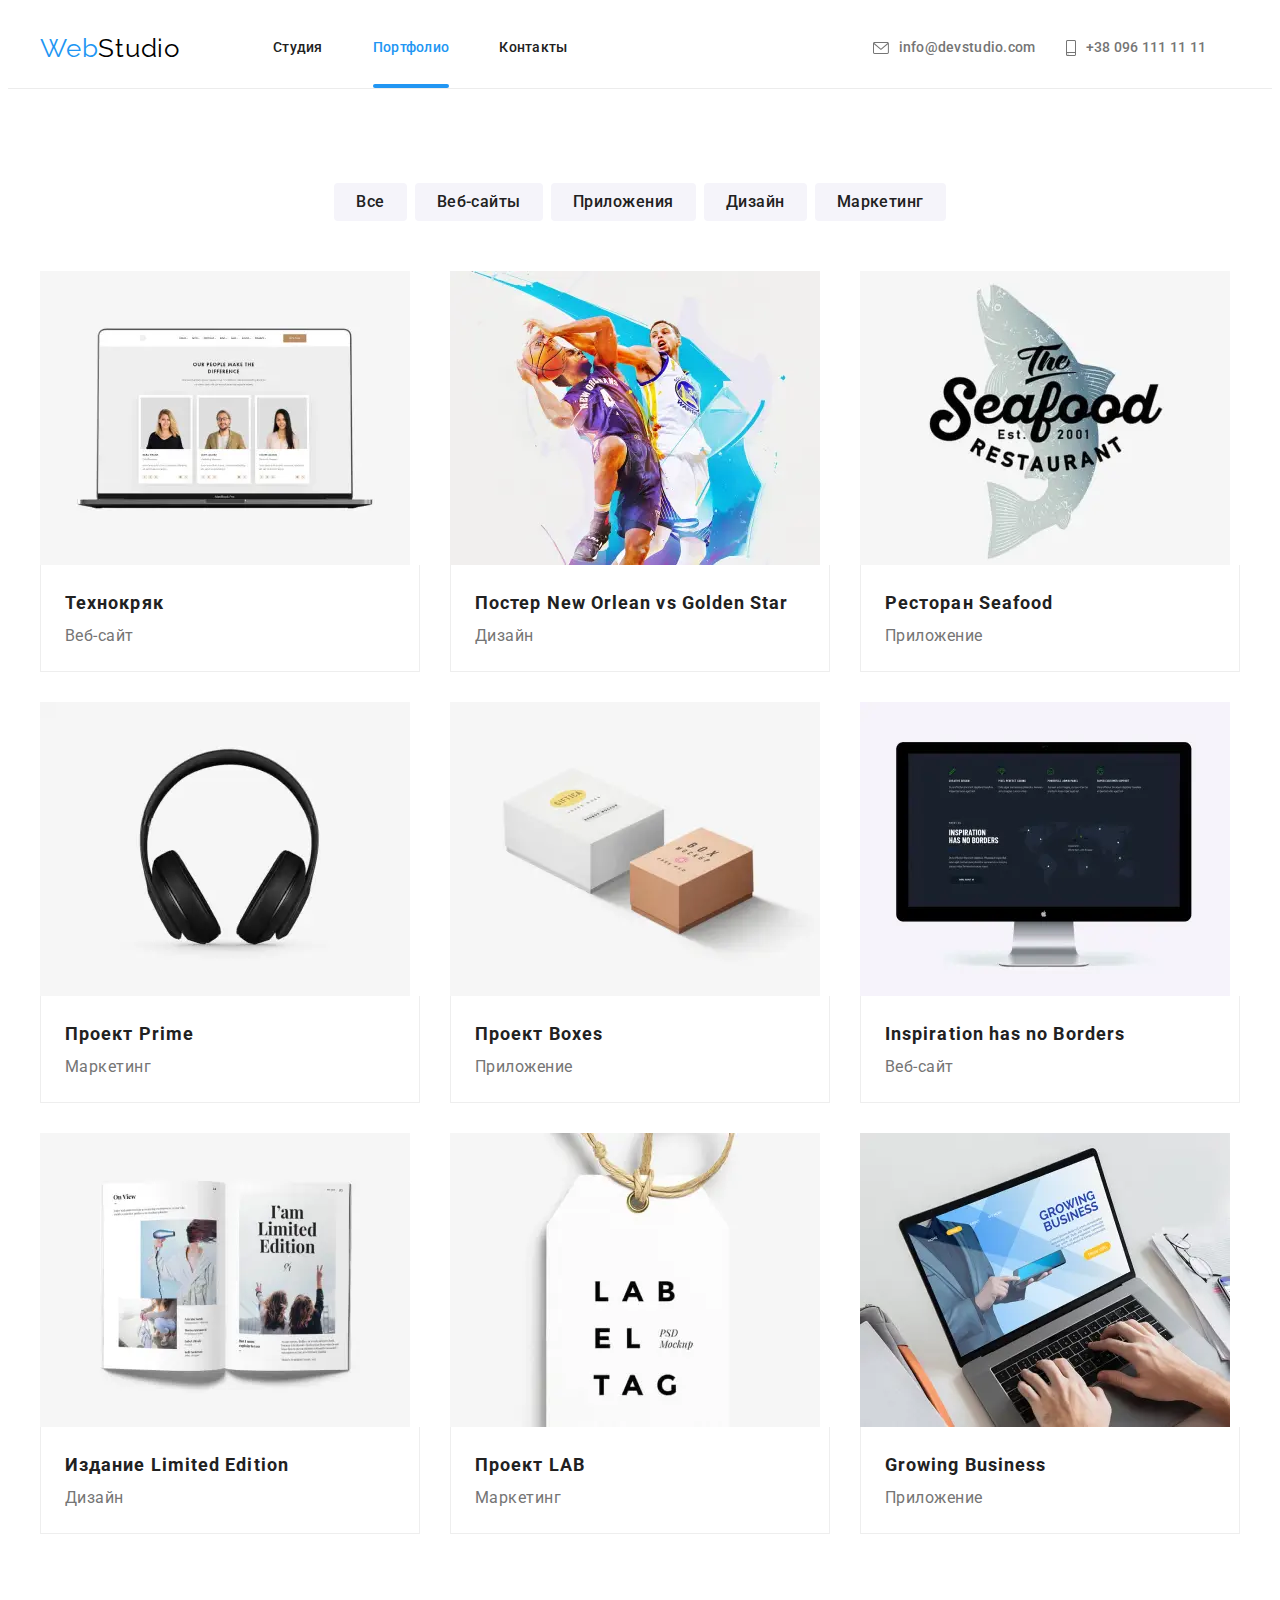
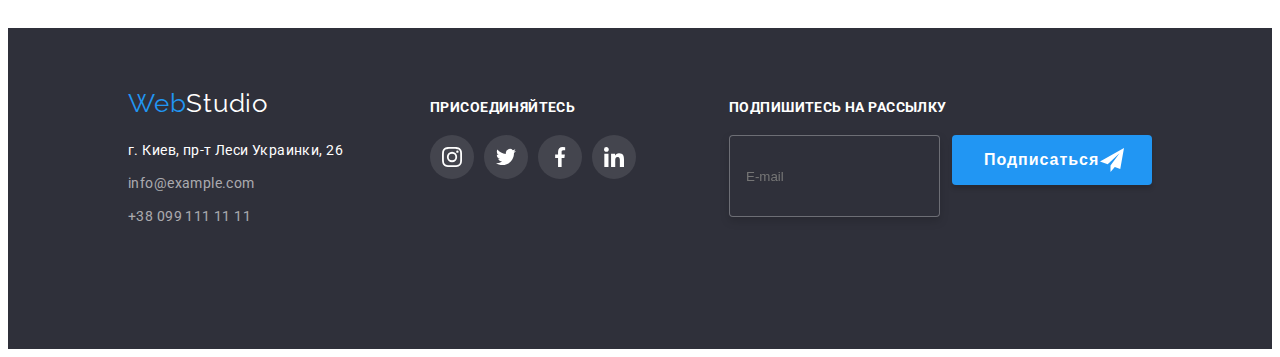
==== commit 3b1bc327: "Добавляет стили для мобилки и планшета" ====
--- a/portfolio.html
+++ b/portfolio.html
@@ -20,14 +20,14 @@
         <div class="container">
             <nav class="navigation">
                 <a class="logo dark" href="./index.html"><span class="logo accent">Web</span>Studio</a>
-                <button type="button" class="menu-button is-open" aria-expanded="false" aria-controls="mobile-menu"
+                <button type="button" class="menu-button" aria-expanded="false" aria-controls="mobile-menu"
                     data-menu-button>
                     <svg width="40" height="40" aria-label="Переключатель мобильного меню">
                         <use class="icon-close" href="./images/mobile-sprite.svg#close"></use>
                         <use class="icon-menu" href="./images/mobile-sprite.svg#menu"></use>
                     </svg>
                 </button>
-                <div class="mobile-menu is-open" id="mobile-menu" data-menu>
+                <div class="mobile-menu" id="mobile-menu" data-menu>
                     <ul class="nav-list">
                         <li class="nav-list-item"><a class="nav-list-link" href="./index.html">Студия</a></li>
                         <li class="nav-list-item"><a class="nav-list-link current" href="./portfolio.html">Портфолио</a></li>
--- a/css/portfolio.min.css
+++ b/css/portfolio.min.css
@@ -1,2 +1,2 @@
-:root{--primary-font: "Roboto", sans-serif;--accent-font: "Raleway", sans-serif;--primary-text-color: #212121;--secondary-text-color: #757575;--accent-text-color: #2196f3}body{font-family:var(--primary-font);color:var(--primary-text-color)}h1,h2,h3,h3,h5,h6,p{margin:0px;padding:0px}ul{list-style:none;margin:0px;padding:0px}a{text-decoration:none}img{display:block;max-width:100%;height:auto}.container{width:100%;padding-left:15px;padding-right:15px}@media screen and (min-width: 480px){.container{max-width:480px;margin-left:auto;margin-right:auto}}@media screen and (min-width: 768px){.container{max-width:768px}}@media screen and (min-width: 1200px){.container{max-width:1200px}}.btns{display:inline-block;min-width:200px;border:none;border-radius:4px;padding:10px 32px;box-shadow:0px 4px 4px rgba(0,0,0,0.15);cursor:pointer;font-weight:700;font-size:16px;line-height:1.88;letter-spacing:0.06em;color:#ffffff;background-color:var(--accent-text-color)}.social-icon{width:20px;height:20px;fill:currentColor}.benefits-hidden-title,.projects-hidden-title{position:absolute;width:1px;height:1px;margin:-1px;border:0;padding:0;white-space:nowrap;clip-path:inset(100%);clip:rect(0 0 0 0);overflow:hidden}.header{position:relative;border-bottom:1px solid #ececec}.navigation{display:flex;align-items:center;min-height:60px}.menu-button{display:inline-flex;padding:0;border:none;background-color:transparent}.menu-button .icon-close{display:none}@media screen and (min-width: 768px){.menu-button{display:none}}.menu-button.is-open .icon-close{display:block}.menu-button.is-open .icon-menu{display:none}@media screen and (max-width: 767px){.navigation{justify-content:space-between}.mobile-menu{padding-top:60px;padding-bottom:60px;text-align:center;background-color:#ffffff;box-shadow:0px 4px 8px rgba(0,0,0,0.04),0px 2px 4px rgba(0,0,0,0.08),0px 1px 3px rgba(0,0,0,0.16);display:none;position:absolute;z-index:1;top:100%;left:0;width:100%}.mobile-menu.is-open{display:block}.nav-list{padding-bottom:60px}.nav-list-item:not(:last-child){margin-bottom:40px}}.nav-list,.contacts-header{font-weight:500;font-size:18px;line-height:1.167;letter-spacing:0.02em}.nav-list-link{position:relative;display:block;padding-bottom:12px;color:var(--primary-text-color);transition:color 250ms cubic-bezier(0.4, 0, 0.2, 1)}.nav-list-link:hover,.nav-list-link:focus{color:var(--accent-text-color)}.contacts-header-link{font-style:normal;display:flex;align-items:center;justify-content:center;color:var(--secondary-text-color);transition:color 250ms cubic-bezier(0.4, 0, 0.2, 1)}.contacts-header-link:hover,.contacts-header-link:focus{color:var(--accent-text-color)}.contacts-header-link:first-child{margin-bottom:16px}.contacts-icon{fill:currentColor;margin-right:10px}.current{color:var(--accent-text-color);display:inline-block}.current::after{content:"";display:block;position:absolute;bottom:0;width:100%;height:4px;border-radius:2px;background-color:var(--accent-text-color)}@media screen and (min-width: 768px){.mobile-menu{display:flex;justify-content:space-between}.logo.dark{margin-right:88px}.nav-list{display:flex;align-items:center;font-size:14px;line-height:1.14}.contacts-header{display:flex;align-items:center;flex-wrap:wrap;align-content:center;font-size:12px;line-height:1.167}.contacts-header-link:first-child{margin-bottom:10px}.nav-list{margin-right:84px}.nav-list-item:not(:last-child){margin-right:50px}.nav-list-link{padding-top:32px;padding-bottom:32px}}@media screen and (min-width: 1200px){.nav-list{margin-right:305px}.contacts-header{font-size:14px;line-height:1.14}.contacts-header-link:first-child{margin-bottom:0px;margin-right:30px}}.logo{font-family:var(--accent-font);font-size:24px;line-height:1.167;letter-spacing:0.03em}.logo.accent{color:var(--accent-text-color)}.logo.dark{color:#000000}.logo.light{color:#ffffff}@media screen and (min-width: 1200px){.logo{font-size:26px;line-height:1.19}}.footer{background-color:#2f303a;padding-top:60px;padding-bottom:60px}.footer-left{text-align:center;padding-bottom:60px}.logo.light{display:block;margin-bottom:20px}.contacts-footer-item:not(:last-child){margin-bottom:8px}.contacts-footer-link{color:rgba(255,255,255,0.6);font-style:normal;font-weight:400;font-size:14px;line-height:1.714;letter-spacing:0.03em}.contacts-footer-link.map{color:#ffffff}.footer-center{text-align:center;padding-bottom:60px}.footer-appeal{display:inline-block;margin-bottom:20px;font-size:14px;line-height:1.143;letter-spacing:0.03em;text-transform:uppercase;color:#ffffff}.footer-social-list{display:flex;justify-content:center}.footer-social-item:not(:last-child){margin-right:10px}.footer-social-link{display:flex;justify-content:center;align-items:center;width:44px;height:44px;border-radius:50%;background-color:rgba(255,255,255,0.1);color:#ffffff;transition:background-color 250ms cubic-bezier(0.4, 0, 0.2, 1)}.footer-social-link:hover,.footer-social-link:focus{background-color:var(--accent-text-color)}.footer-right{text-align:center}.footer-form-input{width:100%;height:50px;margin-bottom:20px;padding:15px 16px;border:1px solid rgba(255,255,255,0.3);filter:drop-shadow(0px 4px 4px rgba(0,0,0,0.15));border-radius:4px;background-color:#2f303a;color:#ffffff}.footer-form-btn{position:relative;width:200px;height:50px;text-align:left}.footer-form-btn::after{content:"";display:block;position:absolute;right:28px;top:50%;transform:translateY(-50%);width:24px;height:24px;background-image:url(../images/icon-send.svg);fill:#ffffff}@media screen and (min-width: 768px){.footer .container{display:flex;flex-wrap:wrap;align-items:baseline;justify-content:center}.footer-left{width:232px;margin-right:165px}}@media screen and (min-width: 1200px){.footer-left{margin-right:70px;text-align:left}.contacts-footer-item:not(:last-child){margin-bottom:9px}.footer-center{text-align:left;margin-right:93px}.footer-right{text-align:left}.footer-form{display:flex}.footer-form-input{margin-right:12px}}.projects .container{padding-top:60px;padding-bottom:60px}.category-list{display:flex;flex-wrap:wrap;margin-bottom:40px}.category-list-item:not(:last-child){margin-right:8px}@media screen and (max-width: 767px){.projects-list-item{margin-bottom:30px}.category-list-item:nth-last-child(-n+2){margin-top:15px}}.category-btn{min-height:38px;padding:6px 22px;border:0px solid transparent;border-radius:4px;font-family:var(--primary-font);font-weight:500;font-size:16px;line-height:1.63;text-align:center;letter-spacing:0.03em;cursor:pointer;color:var(--primary-text-color);background-color:#f5f4fa;transition:color 250ms cubic-bezier(0.4, 0, 0.2, 1),background-color 250ms cubic-bezier(0.4, 0, 0.2, 1),box-shadow 250ms cubic-bezier(0.4, 0, 0.2, 1)}.category-btn:hover,.category-btn:focus{color:#ffffff;background-color:var(--accent-text-color);box-shadow:0px 4px 4px rgba(0,0,0,0.25)}.projects-links{display:block;transition:box-shadow 250ms cubic-bezier(0.4, 0, 0.2, 1)}.projects-links:hover,.projects-links:focus{box-shadow:0px 1px 1px rgba(0,0,0,0.12),0px 4px 4px rgba(0,0,0,0.06),1px 4px 6px rgba(0,0,0,0.16)}.projects-img-wrapper{position:relative;overflow:hidden}.projects-overlay{position:absolute;top:0;left:0;width:100%;height:100%;padding:63px 24px;font-weight:400;font-size:18px;line-height:1.556;letter-spacing:0.03em;color:#ffffff;background-color:rgba(33,150,243,0.9);transform:translateY(100%);transition:transform 250ms cubic-bezier(0.4, 0, 0.2, 1)}.projects-links:hover .projects-overlay,.projects-links:focus .projects-overlay{transform:translateY(0)}.projects-content{padding:20px 24px;border-left:1px solid #eeeeee;border-right:1px solid #eeeeee;border-bottom:1px solid #eeeeee}.projects-subtitle{font-weight:700;font-size:18px;line-height:2;letter-spacing:0.06em;color:var(--primary-text-color)}.projects-desc{font-weight:400;font-size:16px;line-height:1.875;letter-spacing:0.03em;color:var(--secondary-text-color)}@media screen and (min-width: 768px){.category-list{justify-content:center;margin-bottom:30px}.projects-list{display:flex;flex-wrap:wrap;align-content:stretch;margin:-15px}.projects-list-item{margin:15px;width:calc((100% - 4 * 15px) / 2)}}@media screen and (max-width: 1199px){.projects-list-item:first-child .projects-content{padding-bottom:56px}}@media screen and (min-width: 1200px){.projects .container{padding-top:94px;padding-bottom:94px}.category-list{margin-bottom:50px}.projects-list-item{width:calc((100% - 6 * 15px) / 3)}}
+:root{--primary-font: "Roboto", sans-serif;--accent-font: "Raleway", sans-serif;--primary-text-color: #212121;--secondary-text-color: #757575;--accent-text-color: #2196f3}body{font-family:var(--primary-font);color:var(--primary-text-color)}h1,h2,h3,h3,h5,h6,p{margin:0px;padding:0px}ul{list-style:none;margin:0px;padding:0px}a{text-decoration:none}img{display:block;max-width:100%;height:auto}.container{width:100%;padding-left:15px;padding-right:15px}@media screen and (min-width: 480px){.container{max-width:480px;margin-left:auto;margin-right:auto}}@media screen and (min-width: 768px){.container{max-width:768px}}@media screen and (min-width: 1200px){.container{max-width:1200px}}.btns{display:inline-block;min-width:200px;border:none;border-radius:4px;padding:10px 32px;box-shadow:0px 4px 4px rgba(0,0,0,0.15);cursor:pointer;font-weight:700;font-size:16px;line-height:1.88;letter-spacing:0.06em;color:#ffffff;background-color:var(--accent-text-color)}.social-icon{width:20px;height:20px;fill:currentColor}.benefits-hidden-title,.projects-hidden-title{position:absolute;width:1px;height:1px;margin:-1px;border:0;padding:0;white-space:nowrap;clip-path:inset(100%);clip:rect(0 0 0 0);overflow:hidden}.header{position:relative;border-bottom:1px solid #ececec}.navigation{display:flex;align-items:center;min-height:60px}.menu-button{display:inline-flex;padding:0;border:none;background-color:transparent}.menu-button:hover .icon-close,.menu-button:focus .icon-close,.menu-button:hover .icon-menu,.menu-button:focus .icon-menu{color:var(--accent-text-color)}.menu-button .icon-close{display:none}@media screen and (min-width: 768px){.menu-button{display:none}}.icon-menu,.icon-close{fill:currentColor}.menu-button.is-open .icon-close{display:block}.menu-button.is-open .icon-menu{display:none}@media screen and (max-width: 767px){.navigation{justify-content:space-between}.mobile-menu{padding-top:60px;padding-bottom:60px;text-align:center;background-color:#ffffff;box-shadow:0px 4px 8px rgba(0,0,0,0.04),0px 2px 4px rgba(0,0,0,0.08),0px 1px 3px rgba(0,0,0,0.16);display:none;position:absolute;z-index:1;top:100%;left:0;width:100%}.mobile-menu.is-open{display:block}.nav-list{padding-bottom:60px}.nav-list-item:not(:last-child){margin-bottom:40px}}.nav-list,.contacts-header{font-weight:500;font-size:18px;line-height:1.167;letter-spacing:0.02em}.nav-list-link{position:relative;display:block;color:var(--primary-text-color);transition:color 250ms cubic-bezier(0.4, 0, 0.2, 1)}.nav-list-link:hover,.nav-list-link:focus{color:var(--accent-text-color)}.contacts-header-link{font-style:normal;display:flex;align-items:center;justify-content:center;color:var(--secondary-text-color);transition:color 250ms cubic-bezier(0.4, 0, 0.2, 1)}.contacts-header-link:hover,.contacts-header-link:focus{color:var(--accent-text-color)}.contacts-header-link:first-child{margin-bottom:16px}.contacts-icon{fill:currentColor;margin-right:10px}.current{display:inline-block;padding-bottom:12px;color:var(--accent-text-color)}.current::after{content:"";display:block;position:absolute;bottom:0;width:100%;height:4px;border-radius:2px;background-color:var(--accent-text-color)}@media screen and (min-width: 768px){.mobile-menu{display:flex}.logo.dark{margin-right:88px}.nav-list{display:flex;align-items:center;font-size:14px;line-height:1.14}.contacts-header{display:flex;align-items:center;flex-wrap:wrap;align-content:center;font-size:12px;line-height:1.167}.contacts-header-link:first-child{margin-bottom:10px}.nav-list{margin-right:84px}.nav-list-item:not(:last-child){margin-right:50px}.nav-list-link{padding-top:32px;padding-bottom:32px}}@media screen and (min-width: 1200px){.logo.dark{margin-right:93px}.nav-list{margin-right:305px}.contacts-header{font-size:14px;line-height:1.14}.contacts-header-link:first-child{margin-bottom:0px;margin-right:30px}}.logo{font-family:var(--accent-font);font-size:24px;line-height:1.167;letter-spacing:0.03em}.logo.accent{color:var(--accent-text-color)}.logo.dark{color:#000000}.logo.light{color:#ffffff}@media screen and (min-width: 1200px){.logo{font-size:26px;line-height:1.19}}.footer{background-color:#2f303a;padding-top:60px;padding-bottom:60px}.footer-left{text-align:center;padding-bottom:60px}.logo.light{display:block;margin-bottom:20px}.contacts-footer-item:not(:last-child){margin-bottom:8px}.contacts-footer-link{color:rgba(255,255,255,0.6);font-style:normal;font-weight:400;font-size:14px;line-height:1.714;letter-spacing:0.03em}.contacts-footer-link.map{color:#ffffff}.footer-center{text-align:center;padding-bottom:60px}.footer-appeal{display:inline-block;margin-bottom:20px;font-size:14px;line-height:1.143;letter-spacing:0.03em;text-transform:uppercase;color:#ffffff}.footer-social-list{display:flex;justify-content:center}.footer-social-item:not(:last-child){margin-right:10px}.footer-social-link{display:flex;justify-content:center;align-items:center;width:44px;height:44px;border-radius:50%;background-color:rgba(255,255,255,0.1);color:#ffffff;transition:background-color 250ms cubic-bezier(0.4, 0, 0.2, 1)}.footer-social-link:hover,.footer-social-link:focus{background-color:var(--accent-text-color)}.footer-right{text-align:center}.footer-form-input{width:100%;height:50px;margin-bottom:20px;padding:15px 16px;border:1px solid rgba(255,255,255,0.3);filter:drop-shadow(0px 4px 4px rgba(0,0,0,0.15));border-radius:4px;background-color:#2f303a;color:#ffffff}.footer-form-btn{position:relative;width:200px;height:50px;text-align:left}.footer-form-btn::after{content:"";display:block;position:absolute;right:28px;top:50%;transform:translateY(-50%);width:24px;height:24px;background-image:url(../images/icon-send.svg);fill:#ffffff}@media screen and (min-width: 768px){.footer .container{display:flex;flex-wrap:wrap;align-items:baseline;justify-content:center}.footer-left{width:232px;margin-right:165px}}@media screen and (min-width: 1200px){.footer-left{margin-right:70px;text-align:left}.contacts-footer-item:not(:last-child){margin-bottom:9px}.footer-center{text-align:left;margin-right:93px}.footer-right{text-align:left}.footer-form{display:flex}.footer-form-input{margin-right:12px}}.projects .container{padding-top:60px;padding-bottom:60px}.category-list{display:flex;flex-wrap:wrap;margin-top:-15px;margin-right:-8px;margin-bottom:40px}.category-list-item{margin-top:15px;margin-right:8px}@media screen and (max-width: 767px){.projects-list-item{margin-bottom:30px}}.category-btn{min-height:38px;padding:6px 22px;border:0px solid transparent;border-radius:4px;font-family:var(--primary-font);font-weight:500;font-size:16px;line-height:1.63;text-align:center;letter-spacing:0.03em;cursor:pointer;color:var(--primary-text-color);background-color:#f5f4fa;transition:color 250ms cubic-bezier(0.4, 0, 0.2, 1),background-color 250ms cubic-bezier(0.4, 0, 0.2, 1),box-shadow 250ms cubic-bezier(0.4, 0, 0.2, 1)}.category-btn:hover,.category-btn:focus{color:#ffffff;background-color:var(--accent-text-color);box-shadow:0px 4px 4px rgba(0,0,0,0.25)}.projects-links{display:block;transition:box-shadow 250ms cubic-bezier(0.4, 0, 0.2, 1)}.projects-links:hover,.projects-links:focus{box-shadow:0px 1px 1px rgba(0,0,0,0.12),0px 4px 4px rgba(0,0,0,0.06),1px 4px 6px rgba(0,0,0,0.16)}.projects-img-wrapper{position:relative;overflow:hidden}.projects-overlay{position:absolute;top:0;left:0;width:100%;height:100%;padding:63px 24px;font-weight:400;font-size:18px;line-height:1.556;letter-spacing:0.03em;color:#ffffff;background-color:rgba(33,150,243,0.9);transform:translateY(100%);transition:transform 250ms cubic-bezier(0.4, 0, 0.2, 1)}.projects-links:hover .projects-overlay,.projects-links:focus .projects-overlay{transform:translateY(0)}.projects-content{padding:20px 24px;border-left:1px solid #eeeeee;border-right:1px solid #eeeeee;border-bottom:1px solid #eeeeee}.projects-subtitle{font-weight:700;font-size:18px;line-height:2;letter-spacing:0.06em;color:var(--primary-text-color)}.projects-desc{font-weight:400;font-size:16px;line-height:1.875;letter-spacing:0.03em;color:var(--secondary-text-color)}@media screen and (min-width: 768px){.category-list{justify-content:center;margin-bottom:30px}.projects-list{display:flex;flex-wrap:wrap;align-content:stretch;margin:-15px}.projects-list-item{margin:15px;width:calc((100% - 4 * 15px) / 2)}}@media screen and (max-width: 1199px){.projects-list-item:first-child .projects-content{min-height:143px}}@media screen and (min-width: 1200px){.projects .container{padding-top:94px;padding-bottom:94px}.category-list{margin-bottom:50px}.projects-list-item{width:calc((100% - 6 * 15px) / 3)}}
 /*# sourceMappingURL=portfolio.min.css.map */